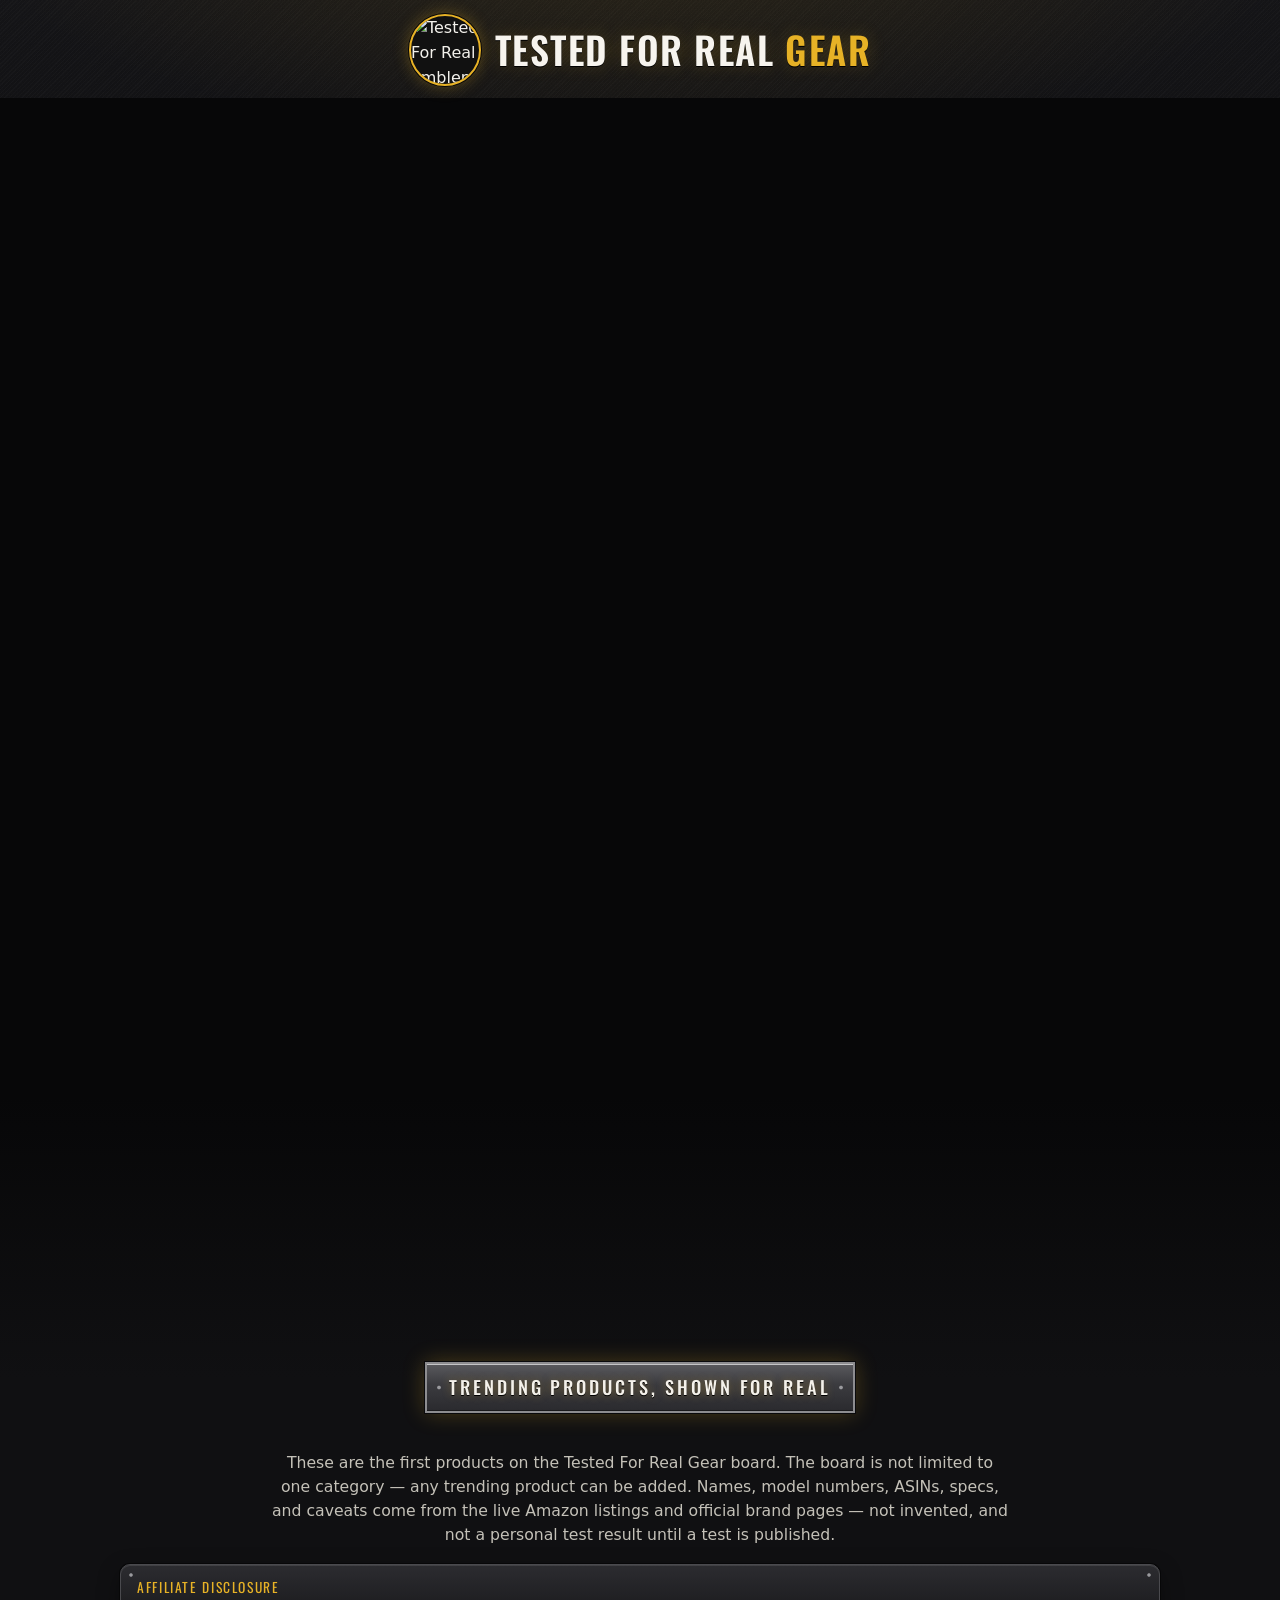
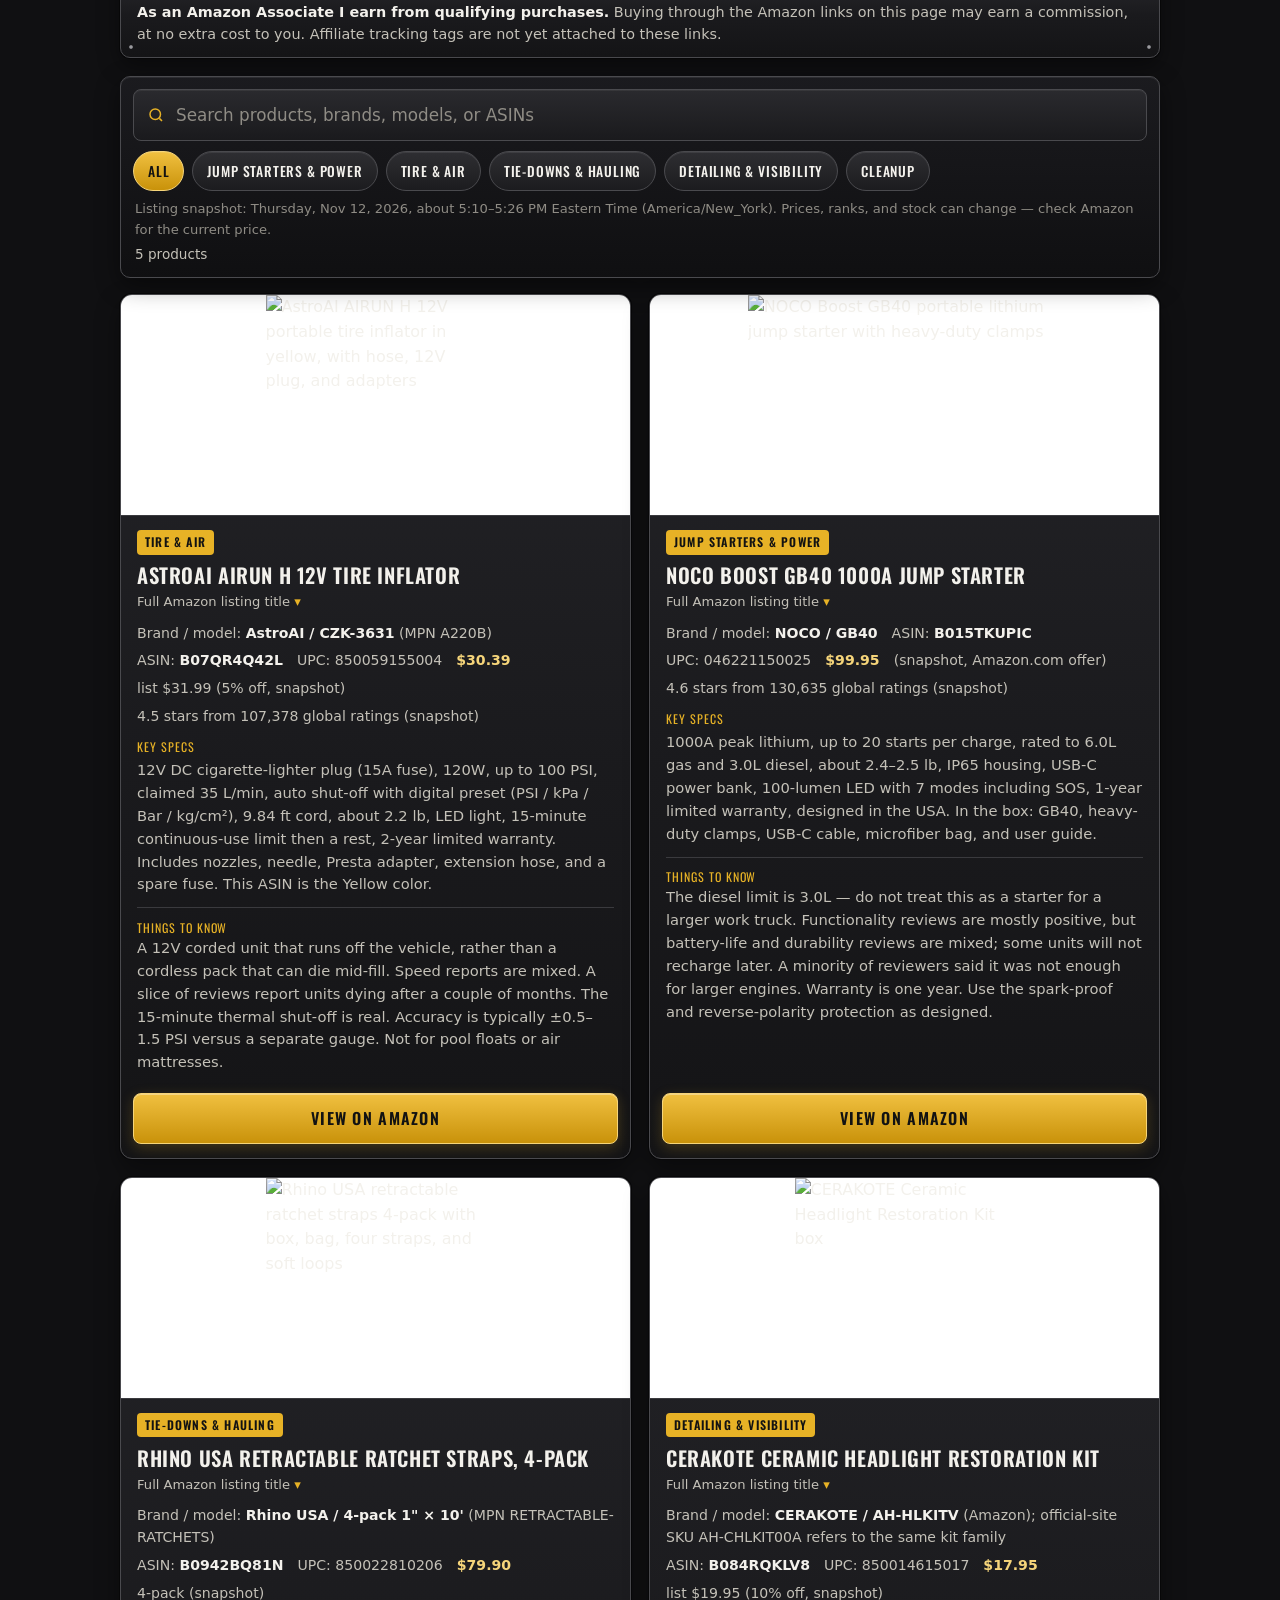
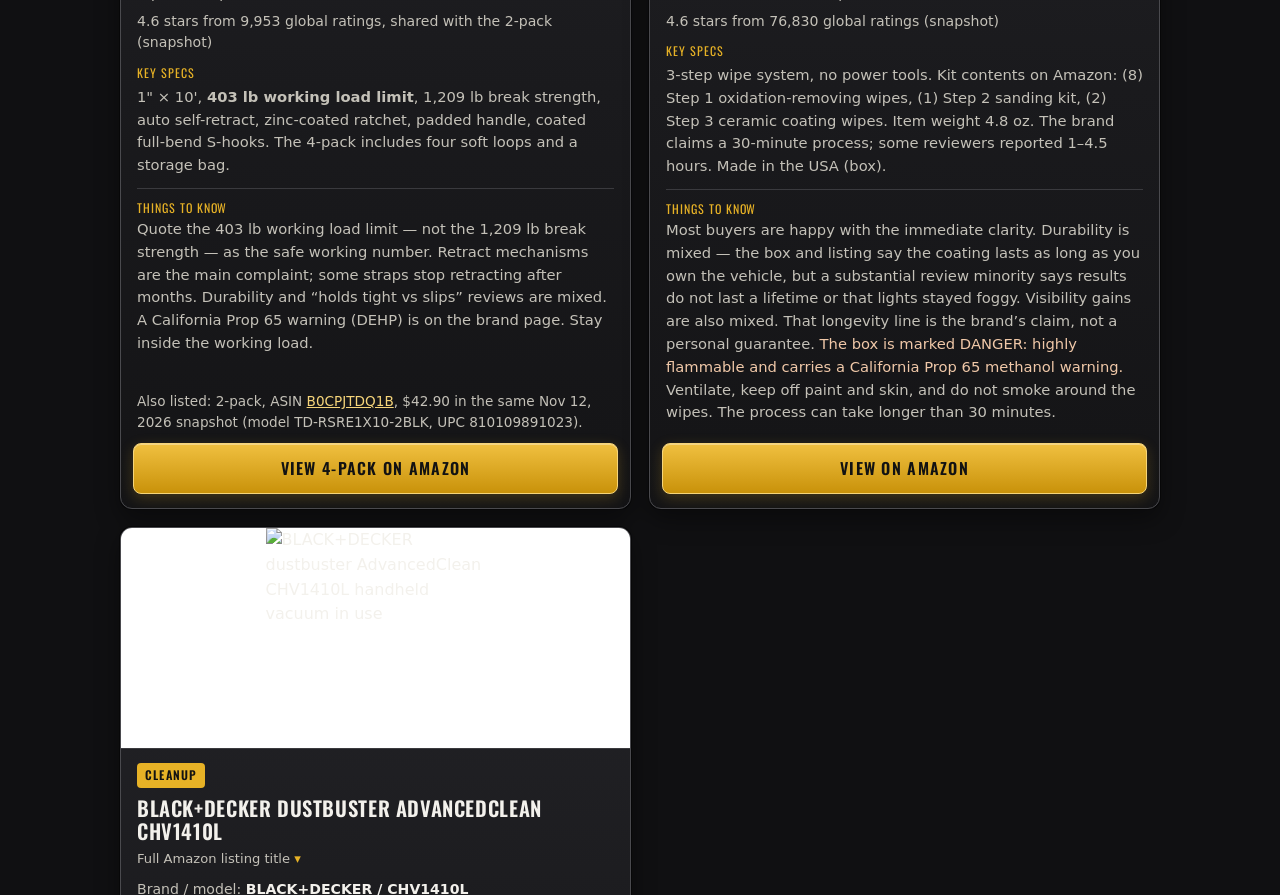
==== index.html @ 51407e7e "Add Tested For Real Gear hub pages (untagged Amazon links)" ====
<!DOCTYPE html>
<html lang="en">
<head>
  <meta charset="utf-8">
  <meta name="viewport" content="width=device-width,initial-scale=1,viewport-fit=cover">
  <title>Tested For Real Gear — Trending products, shown for real</title>
  <meta name="description" content="Trending products, shown for real. Each item on the board has verified specs and a direct Amazon link. The board is not limited to one category.">
  <meta name="theme-color" content="#101012">
  <meta property="og:type" content="website">
  <meta property="og:site_name" content="Tested For Real Gear">
  <meta property="og:title" content="Tested For Real Gear — Trending products, shown for real">
  <meta property="og:description" content="Trending products, shown for real. Verified specs and direct Amazon links. The board is not limited to one category.">
  <meta property="og:image" content="https://garagesurvivalguide-jpg.github.io/tfrg-hub/assets/brand/og-banner.jpg">
  <meta property="og:image:width" content="1200">
  <meta property="og:image:height" content="630">
  <link rel="canonical" href="https://garagesurvivalguide-jpg.github.io/tfrg-hub/">
  <meta property="og:url" content="https://garagesurvivalguide-jpg.github.io/tfrg-hub/">
  <meta name="twitter:card" content="summary_large_image">
  <meta name="twitter:title" content="Tested For Real Gear">
  <meta name="twitter:description" content="Trending products, shown for real.">
  <meta name="twitter:image" content="https://garagesurvivalguide-jpg.github.io/tfrg-hub/assets/brand/og-banner.jpg">
  <link rel="icon" href="assets/brand/favicon.ico" sizes="any">
  <link rel="icon" type="image/png" sizes="32x32" href="assets/brand/favicon-32.png">
  <link rel="icon" type="image/png" sizes="48x48" href="assets/brand/favicon-48.png">
  <link rel="apple-touch-icon" href="assets/brand/apple-touch-icon.png">
  <link rel="preconnect" href="https://fonts.googleapis.com">
  <link rel="preconnect" href="https://fonts.gstatic.com" crossorigin>
  <link href="https://fonts.googleapis.com/css2?family=Oswald:wght@400;500;600;700&amp;display=swap" rel="stylesheet">
  <link rel="stylesheet" href="styles.css">
  <!--
    AFFILIATE TAGS ARE CURRENTLY OMITTED.
    Amazon product links on this page are clean https://www.amazon.com/dp/<ASIN>
    URLs with no tag= parameter. Do NOT add gsg-gear-20 or any Garage Survival
    Guide tag to Tested For Real Gear links.

    After Daniel creates tfrg-* Amazon Associates tracking IDs and adds the live
    TFRG hub URL to his Amazon Associates sitelist, set AFFILIATE_TAG in app.js
    and/or append ?tag=tfrg-XXXX-20 to the shop links.
  -->
</head>
<body>
  <a class="skip" href="#products">Skip to products</a>

  <header class="brandbar">
    <img src="assets/brand/emblem-320.jpg" width="72" height="72" alt="Tested For Real emblem">
    <div class="titles">
      <h1>Tested For Real <span class="gear">Gear</span></h1>
    </div>
  </header>

  <div class="hero">
    <picture>
      <source type="image/webp" srcset="assets/brand/hero-banner-1200.webp" media="(max-width: 1200px)">
      <source type="image/webp" srcset="assets/brand/hero-banner.webp">
      <img src="assets/tfrg_banner_facebook_1640x624.jpg" width="1640" height="624" alt="Tested For Real Gear">
    </picture>
  </div>

  <div class="tagline-wrap">
    <p class="tagline-plate">Trending products, shown for real</p>
  </div>

  <main>
    <p class="intro">These are the first products on the Tested For Real Gear board. The board is not limited to one category — any trending product can be added. Names, model numbers, ASINs, specs, and caveats come from the live Amazon listings and official brand pages — not invented, and not a personal test result until a test is published.</p>

    <p class="disc plate">
      <span class="label">Affiliate Disclosure</span>
      <strong>As an Amazon Associate I earn from qualifying purchases.</strong>
      Buying through the Amazon links on this page may earn a commission, at no extra cost to you. Affiliate tracking tags are not yet attached to these links.
    </p>

    <div class="filters" role="search">
      <div class="search-wrap">
        <label for="product-search">Search products</label>
        <svg class="icon" viewBox="0 0 24 24" aria-hidden="true" fill="none" stroke="currentColor" stroke-width="2"><circle cx="11" cy="11" r="7"/><path d="M20 20l-3.5-3.5"/></svg>
        <input type="search" id="product-search" name="q" placeholder="Search products, brands, models, or ASINs" autocomplete="off">
      </div>
      <div class="chips" role="group" aria-label="Filter by category">
        <button type="button" data-filter="all" aria-pressed="true">All</button>
        <button type="button" data-filter="jump-starters-power" aria-pressed="false">Jump Starters &amp; Power</button>
        <button type="button" data-filter="tire-air" aria-pressed="false">Tire &amp; Air</button>
        <button type="button" data-filter="tie-downs-hauling" aria-pressed="false">Tie-Downs &amp; Hauling</button>
        <button type="button" data-filter="detailing-visibility" aria-pressed="false">Detailing &amp; Visibility</button>
        <button type="button" data-filter="cleanup" aria-pressed="false">Cleanup</button>
      </div>
      <p class="snapshot-note">Listing snapshot: Thursday, Nov 12, 2026, about 5:10–5:26 PM Eastern Time (America/New_York). Prices, ranks, and stock can change — check Amazon for the current price.</p>
      <p class="results-count" id="results-count">5 products</p>
    </div>

    <section id="products" aria-label="Products">
      <div class="grid">

        <article class="card" id="astroai-airun-h" data-asin="B07QR4Q42L" data-category="tire-air" data-search="astroai airun h czk-3631 a220b b07qr4q42l 12v tire inflator portable air compressor yellow 850059155004">
          <figure class="media">
            <picture>
              <source type="image/webp" srcset="assets/products/astroai-airun-h.webp">
              <img src="assets/products/astroai-airun-h.jpg" width="900" height="900" alt="AstroAI AIRUN H 12V portable tire inflator in yellow, with hose, 12V plug, and adapters" loading="lazy" decoding="async">
            </picture>
          </figure>
          <div class="body">
            <span class="cat">Tire &amp; Air</span>
            <h2>AstroAI AIRUN H 12V Tire Inflator</h2>
            <details class="exact-toggle"><summary>Full Amazon listing title</summary><p class="exact">AstroAI AIRUN H Tire Inflator Portable Air Compressor, 12V DC Tire Inflator, Auto Shut-Off with Digital Pressure Gauge &amp; LED Light, Fast Inflation for Car, Motorcycle, Bike Tires, 9.8Ft Cord, Yellow</p></details>
            <p class="meta">
              <span>Brand / model: <strong>AstroAI / CZK-3631</strong> (MPN A220B)</span>
              <span>ASIN: <strong>B07QR4Q42L</strong></span>
              <span>UPC: 850059155004</span>
              <span class="price">$30.39</span>
              <span>list $31.99 (5% off, snapshot)</span>
              <span>4.5 stars from 107,378 global ratings (snapshot)</span>
            </p>
            <dl class="specs">
              <dt>Key specs</dt>
              <dd>12V DC cigarette-lighter plug (15A fuse), 120W, up to 100 PSI, claimed 35 L/min, auto shut-off with digital preset (PSI / kPa / Bar / kg/cm²), 9.84 ft cord, about 2.2 lb, LED light, 15-minute continuous-use limit then a rest, 2-year limited warranty. Includes nozzles, needle, Presta adapter, extension hose, and a spare fuse. This ASIN is the Yellow color.</dd>
            </dl>
            <div class="notes">
              <p class="notes-label">Things to know</p>
              <p>A 12V corded unit that runs off the vehicle, rather than a cordless pack that can die mid-fill. Speed reports are mixed. A slice of reviews report units dying after a couple of months. The 15-minute thermal shut-off is real. Accuracy is typically ±0.5–1.5 PSI versus a separate gauge. Not for pool floats or air mattresses.</p>
            </div>
          </div>
          <a class="btn" href="https://www.amazon.com/dp/B07QR4Q42L" rel="nofollow sponsored noopener" target="_blank">View on Amazon</a>
        </article>

        <article class="card" id="noco-gb40" data-asin="B015TKUPIC" data-category="jump-starters-power" data-search="noco boost gb40 b015tkupic 1000a ultrasafe lithium jump starter 046221150025">
          <figure class="media">
            <picture>
              <source type="image/webp" srcset="assets/products/noco-gb40.webp">
              <img src="assets/products/noco-gb40.jpg" width="900" height="632" alt="NOCO Boost GB40 portable lithium jump starter with heavy-duty clamps" loading="lazy" decoding="async">
            </picture>
          </figure>
          <div class="body">
            <span class="cat">Jump Starters &amp; Power</span>
            <h2>NOCO Boost GB40 1000A Jump Starter</h2>
            <details class="exact-toggle"><summary>Full Amazon listing title</summary><p class="exact">NOCO Boost GB40 12V 1000A UltraSafe Portable Lithium Jump Starter | Spark-Proof &amp; Reverse Polarity Protection, For Car, Truck, Motorcycle, SUV, Boat, ATV, RV, up to 6.0L Gas &amp; 3.0L Diesel</p></details>
            <p class="meta">
              <span>Brand / model: <strong>NOCO / GB40</strong></span>
              <span>ASIN: <strong>B015TKUPIC</strong></span>
              <span>UPC: 046221150025</span>
              <span class="price">$99.95</span>
              <span>(snapshot, Amazon.com offer)</span>
              <span>4.6 stars from 130,635 global ratings (snapshot)</span>
            </p>
            <dl class="specs">
              <dt>Key specs</dt>
              <dd>1000A peak lithium, up to 20 starts per charge, rated to 6.0L gas and 3.0L diesel, about 2.4–2.5 lb, IP65 housing, USB-C power bank, 100-lumen LED with 7 modes including SOS, 1-year limited warranty, designed in the USA. In the box: GB40, heavy-duty clamps, USB-C cable, microfiber bag, and user guide.</dd>
            </dl>
            <div class="notes">
              <p class="notes-label">Things to know</p>
              <p>The diesel limit is 3.0L — do not treat this as a starter for a larger work truck. Functionality reviews are mostly positive, but battery-life and durability reviews are mixed; some units will not recharge later. A minority of reviewers said it was not enough for larger engines. Warranty is one year. Use the spark-proof and reverse-polarity protection as designed.</p>
            </div>
          </div>
          <a class="btn" href="https://www.amazon.com/dp/B015TKUPIC" rel="nofollow sponsored noopener" target="_blank">View on Amazon</a>
        </article>

        <article class="card" id="rhino-usa-straps" data-asin="B0942BQ81N" data-category="tie-downs-hauling" data-search="rhino usa retractable ratchet straps 4-pack 1 inch 10 foot b0942bq81n b0cpjtdq1b 850022810206 tie-down">
          <figure class="media">
            <picture>
              <source type="image/webp" srcset="assets/products/rhino-usa-straps.webp">
              <img src="assets/products/rhino-usa-straps.jpg" width="900" height="900" alt="Rhino USA retractable ratchet straps 4-pack with box, bag, four straps, and soft loops" loading="lazy" decoding="async">
            </picture>
          </figure>
          <div class="body">
            <span class="cat">Tie-Downs &amp; Hauling</span>
            <h2>Rhino USA Retractable Ratchet Straps, 4-Pack</h2>
            <details class="exact-toggle"><summary>Full Amazon listing title</summary><p class="exact">Rhino USA Retractable Ratchet Straps (4-Pack) - 1in x 10ft, Black | 1,209lb Break Strength, Auto Self Retracting Design. For Truck, Cargo Trailer, Motorcycle, ATV &amp; UTV Tie Downs. Black</p></details>
            <p class="meta">
              <span>Brand / model: <strong>Rhino USA / 4-pack 1" × 10'</strong> (MPN RETRACTABLE-RATCHETS)</span>
              <span>ASIN: <strong>B0942BQ81N</strong></span>
              <span>UPC: 850022810206</span>
              <span class="price">$79.90</span>
              <span>4-pack (snapshot)</span>
              <span>4.6 stars from 9,953 global ratings, shared with the 2-pack (snapshot)</span>
            </p>
            <dl class="specs">
              <dt>Key specs</dt>
              <dd>1" × 10', <strong>403 lb working load limit</strong>, 1,209 lb break strength, auto self-retract, zinc-coated ratchet, padded handle, coated full-bend S-hooks. The 4-pack includes four soft loops and a storage bag.</dd>
            </dl>
            <div class="notes">
              <p class="notes-label">Things to know</p>
              <p>Quote the 403 lb working load limit — not the 1,209 lb break strength — as the safe working number. Retract mechanisms are the main complaint; some straps stop retracting after months. Durability and “holds tight vs slips” reviews are mixed. A California Prop 65 warning (DEHP) is on the brand page. Stay inside the working load.</p>
            </div>
          </div>
          <p class="variant">Also listed: 2-pack, ASIN <a href="https://www.amazon.com/dp/B0CPJTDQ1B" rel="nofollow sponsored noopener" target="_blank">B0CPJTDQ1B</a>, $42.90 in the same Nov 12, 2026 snapshot (model TD-RSRE1X10-2BLK, UPC 810109891023).</p>
          <a class="btn" href="https://www.amazon.com/dp/B0942BQ81N" rel="nofollow sponsored noopener" target="_blank">View 4-pack on Amazon</a>
        </article>

        <article class="card" id="cerakote-headlight-kit" data-asin="B084RQKLV8" data-category="detailing-visibility" data-search="cerakote ceramic headlight restoration kit ah-hlkitv ah-chlkit00a b084rqklv8 850014615017 wipes">
          <figure class="media">
            <picture>
              <source type="image/webp" srcset="assets/products/cerakote-headlight-kit.webp">
              <img src="assets/products/cerakote-headlight-kit.jpg" width="900" height="900" alt="CERAKOTE Ceramic Headlight Restoration Kit box" loading="lazy" decoding="async">
            </picture>
          </figure>
          <div class="body">
            <span class="cat">Detailing &amp; Visibility</span>
            <h2>CERAKOTE Ceramic Headlight Restoration Kit</h2>
            <details class="exact-toggle"><summary>Full Amazon listing title</summary><p class="exact">CERAKOTE® Ceramic Headlight Restoration Kit, 10 Wipe Kit | Restores clouded, yellowed headlights, ceramic UV protection, 3-step wipe system, no power tools needed</p></details>
            <p class="meta">
              <span>Brand / model: <strong>CERAKOTE / AH-HLKITV</strong> (Amazon); official-site SKU AH-CHLKIT00A refers to the same kit family</span>
              <span>ASIN: <strong>B084RQKLV8</strong></span>
              <span>UPC: 850014615017</span>
              <span class="price">$17.95</span>
              <span>list $19.95 (10% off, snapshot)</span>
              <span>4.6 stars from 76,830 global ratings (snapshot)</span>
            </p>
            <dl class="specs">
              <dt>Key specs</dt>
              <dd>3-step wipe system, no power tools. Kit contents on Amazon: (8) Step 1 oxidation-removing wipes, (1) Step 2 sanding kit, (2) Step 3 ceramic coating wipes. Item weight 4.8 oz. The brand claims a 30-minute process; some reviewers reported 1–4.5 hours. Made in the USA (box).</dd>
            </dl>
            <div class="notes">
              <p class="notes-label">Things to know</p>
              <p>Most buyers are happy with the immediate clarity. Durability is mixed — the box and listing say the coating lasts as long as you own the vehicle, but a substantial review minority says results do not last a lifetime or that lights stayed foggy. Visibility gains are also mixed. That longevity line is the brand’s claim, not a personal guarantee. <span class="warn">The box is marked DANGER: highly flammable and carries a California Prop 65 methanol warning.</span> Ventilate, keep off paint and skin, and do not smoke around the wipes. The process can take longer than 30 minutes.</p>
            </div>
          </div>
          <a class="btn" href="https://www.amazon.com/dp/B084RQKLV8" rel="nofollow sponsored noopener" target="_blank">View on Amazon</a>
        </article>

        <article class="card" id="black-decker-chv1410l" data-asin="B006LXOJC0" data-category="cleanup" data-search="black+decker black and decker dustbuster advancedclean chv1410l b006lxojc0 handheld vacuum 885911268707">
          <figure class="media">
            <picture>
              <source type="image/webp" srcset="assets/products/black-decker-chv1410l.webp">
              <img src="assets/products/black-decker-chv1410l.jpg" width="900" height="900" alt="BLACK+DECKER dustbuster AdvancedClean CHV1410L handheld vacuum in use" loading="lazy" decoding="async">
            </picture>
          </figure>
          <div class="body">
            <span class="cat">Cleanup</span>
            <h2>BLACK+DECKER dustbuster AdvancedClean CHV1410L</h2>
            <details class="exact-toggle"><summary>Full Amazon listing title</summary><p class="exact">BLACK+DECKER dustbuster AdvancedClean Handheld Vacuum Cordless, Compact Home and Car Vacuum with Crevice Tool, Rotating Nozzle and Charging Station, Large Dust Bowl (CHV1410L)</p></details>
            <p class="meta">
              <span>Brand / model: <strong>BLACK+DECKER / CHV1410L</strong></span>
              <span>ASIN: <strong>B006LXOJC0</strong></span>
              <span>UPC: 885911268707</span>
              <span class="price">$49.99</span>
              <span>list $59.99 (17% off, snapshot)</span>
              <span>4.4 stars from 112,198 global ratings (snapshot)</span>
            </p>
            <dl class="specs">
              <dt>Key specs</dt>
              <dd>16V MAX lithium (nominal 14.4V — the listing itself discloses this), cordless, cyclonic, bagless 605 ml translucent bowl, rotating slim nozzle, pull-out crevice tool, flip-up brush, charging station, washable filter. The page lists about 11 minutes of runtime and a 240-minute charge time. About 78 dB. 2-year limited warranty. In the box: vac, charger, crevice tool, flip-up brush, and washable filter.</dd>
            </dl>
            <div class="notes">
              <p class="notes-label">Things to know</p>
              <p>Suction is generally praised for the size. Battery life is mixed, and the official runtime is only about 11 minutes. Durability complaints are common (some units failing in months). Many reviewers call it loud. Empty the bowl and clean the filter as part of regular use.</p>
            </div>
          </div>
          <a class="btn" href="https://www.amazon.com/dp/B006LXOJC0" rel="nofollow sponsored noopener" target="_blank">View on Amazon</a>
        </article>

      </div>
      <p class="empty plate" id="empty-state">No products match that search or filter. Try another term, or choose All.</p>
    </section>
  </main>

  <footer>
    <p><strong>As an Amazon Associate I earn from qualifying purchases.</strong></p>
    <p>Prices and ratings on this page are a listing snapshot from Thursday, Nov 12, 2026, about 5:10–5:26 PM Eastern Time (America/New_York). They are not live and can change. Amazon product links currently have no affiliate tag pending a dedicated <code>tfrg-*</code> tracking ID.</p>
    <p>Product photos stored on this site: official AstroAI AIRUN H packshot; official NOCO GB40 hero render; official Rhino USA 4-pack hero; official CERAKOTE kit box photo; official BLACK+DECKER lifestyle photo of the CHV1410L.</p>
    <p>© 2026 Tested For Real Gear</p>
  </footer>

  <script src="app.js" defer></script>
</body>
</html>
---- styles.css ----
/* Tested For Real Gear — dark brushed-steel & safety-amber showcase */
:root{
  --bg:#101012;
  --bg-2:#161618;
  --bg-3:#0a0a0c;
  --panel:#1a1a1d;
  --panel-2:#222226;
  --steel-hi:#8a8a8e;
  --steel-mid:#4a4a4e;
  --steel-lo:#2a2a2e;
  --ink:#f3f1ec;
  --muted:#c4c1b8;
  --muted-2:#8f8c85;
  --amber:#e7b226;
  --amber-hot:#f0c040;
  --amber-soft:#f6d57a;
  --amber-deep:#c9920a;
  --btn-ink:#121212;
  --line:#3a3a3e;
  --danger:#e07040;
  --display:"Oswald",Impact,"Arial Narrow",sans-serif;
  --body:system-ui,-apple-system,"Segoe UI",Roboto,sans-serif;
  --radius:10px;
}
*{box-sizing:border-box}
html,body{background:var(--bg);color:var(--ink)}
html{scroll-behavior:smooth}
body{
  margin:0;
  font:16px/1.55 var(--body);
  -webkit-text-size-adjust:100%;
  background-color:var(--bg);
  background-image:
    radial-gradient(ellipse 90% 42% at 50% -8%,rgba(231,178,38,.13),transparent 58%),
    repeating-linear-gradient(135deg,rgba(255,255,255,.018) 0 1px,transparent 1px 3px),
    linear-gradient(180deg,#17171a 0%,#101012 32%,#0a0a0c 100%);
  background-attachment:fixed;
  min-height:100%;
}
body::before{
  content:"";
  position:fixed;inset:0;pointer-events:none;z-index:0;
  opacity:.4;
  background-image:url("data:image/svg+xml;utf8,<svg xmlns='http://www.w3.org/2000/svg' width='140' height='140'><filter id='n'><feTurbulence type='fractalNoise' baseFrequency='.85' numOctaves='2' stitchTiles='stitch'/><feColorMatrix values='0 0 0 0 0  0 0 0 0 0  0 0 0 0 0  0 0 0 .55 0'/></filter><rect width='100%' height='100%' filter='url(%23n)'/></svg>");
  mix-blend-mode:overlay;
}
.skip{
  position:absolute;left:-999px;top:0;
  background:var(--amber);color:var(--btn-ink);padding:8px 12px;z-index:20;
}
.skip:focus{left:8px;top:8px}

/* steel plate */
.plate{
  background:
    radial-gradient(circle at 10px 10px, #9a9a9e 1.3px, #3a3a3e 2px, transparent 2.3px),
    radial-gradient(circle at calc(100% - 10px) 10px, #9a9a9e 1.3px, #3a3a3e 2px, transparent 2.3px),
    radial-gradient(circle at 10px calc(100% - 10px), #9a9a9e 1.3px, #3a3a3e 2px, transparent 2.3px),
    radial-gradient(circle at calc(100% - 10px) calc(100% - 10px), #9a9a9e 1.3px, #3a3a3e 2px, transparent 2.3px),
    linear-gradient(180deg,#2c2c30 0%,#1a1a1d 55%,#141416 100%);
  border:1px solid var(--steel-mid);
  box-shadow:inset 0 1px 0 rgba(255,255,255,.1), 0 0 0 1px #070708, 0 8px 22px rgba(0,0,0,.4);
}

/* ----- top brand bar ----- */
.brandbar{
  position:relative;z-index:2;
  display:flex;align-items:center;justify-content:center;gap:14px;
  padding:14px 16px 12px;
}
.brandbar img{
  width:72px;height:72px;border-radius:50%;
  border:2px solid var(--amber);
  box-shadow:0 0 0 1px #070708, 0 0 16px rgba(231,178,38,.35);
  background:#111;
}
.brandbar .titles{min-width:0}
.brandbar h1{
  font-family:var(--display);
  font-weight:600;
  font-size:clamp(1.55rem,5.2vw,2.35rem);
  letter-spacing:.04em;
  text-transform:uppercase;
  margin:0;
  line-height:1;
  color:#f7f4ee;
  text-shadow:0 1px 0 #000, 0 0 18px rgba(231,178,38,.22);
}
.brandbar h1 .gear{
  color:var(--amber);
}

/* ----- hero ----- */
.hero{position:relative;z-index:1;margin:0;background:#070708;overflow:hidden}
.hero img{display:block;width:100%;height:auto;object-fit:contain;background:#070708}
.hero::after{
  content:"";
  position:absolute;inset:auto 0 0 0;height:22%;
  background:linear-gradient(transparent,var(--bg));
  pointer-events:none;
}

/* ----- tagline plate ----- */
.tagline-wrap{
  display:flex;justify-content:center;
  margin:-16px 0 0;
  padding:0 14px 4px;
  position:relative;z-index:2;
}
.tagline-plate{
  font-family:var(--display);
  font-weight:500;
  font-size:clamp(.82rem,2.4vw,1.15rem);
  letter-spacing:.16em;
  text-transform:uppercase;
  color:#f4f1ea;
  margin:0;
  text-align:center;
  background:
    radial-gradient(circle at 12px 50%, #9a9a9e 1.4px, #4a4a4e 2.1px, transparent 2.3px),
    radial-gradient(circle at calc(100% - 12px) 50%, #9a9a9e 1.4px, #4a4a4e 2.1px, transparent 2.3px),
    linear-gradient(180deg,#5a5a5e 0%,#3c3c40 42%,#2a2a2e 100%);
  border:2px solid #8d8d90;
  box-shadow:
    inset 0 1px 0 #c4c4c6,
    inset 0 -1px 0 #1a1a1c,
    0 0 0 1px #0a0a0c,
    0 0 22px rgba(231,178,38,.28);
  padding:9px 22px;
  text-shadow:0 1px 0 #000, 0 0 10px rgba(231,178,38,.35);
}

main{position:relative;z-index:1;max-width:1080px;margin:0 auto;padding:18px 16px 64px}

.intro{
  color:var(--muted);
  text-align:center;
  max-width:46rem;
  margin:16px auto 0;
  font-size:.98rem;
}

.disc{
  font-size:.9rem;
  color:var(--muted);
  border-radius:var(--radius);
  padding:12px 16px;
  margin:16px 0 0;
}
.disc strong{color:var(--ink)}
.disc .label{
  font-family:var(--display);
  letter-spacing:.12em;
  text-transform:uppercase;
  color:var(--amber);
  font-size:.85rem;
  display:block;
  margin-bottom:.2em;
}

/* ----- filters ----- */
.filters{
  position:sticky;top:0;z-index:6;
  margin:18px 0 8px;
  padding:12px;
  border-radius:var(--radius);
  background:
    linear-gradient(180deg,rgba(28,28,32,.96),rgba(16,16,18,.96));
  border:1px solid var(--steel-mid);
  box-shadow:0 8px 24px rgba(0,0,0,.45), inset 0 1px 0 rgba(255,255,255,.08);
  backdrop-filter:blur(8px);
}
.search-wrap{position:relative}
.search-wrap label{
  position:absolute;width:1px;height:1px;overflow:hidden;clip:rect(0,0,0,0);
}
.search-wrap input[type="search"]{
  width:100%;
  appearance:none;-webkit-appearance:none;
  font:inherit;
  font-size:1.05rem;
  color:var(--ink);
  background:linear-gradient(180deg,#2a2a2e,#1a1a1d);
  border:1px solid var(--steel-mid);
  border-radius:8px;
  padding:12px 14px 12px 42px;
  min-height:48px;
  box-shadow:inset 0 1px 0 rgba(255,255,255,.06);
  outline:none;
}
.search-wrap input[type="search"]::placeholder{color:var(--muted-2)}
.search-wrap input[type="search"]:focus{
  border-color:var(--amber);
  box-shadow:0 0 0 3px rgba(231,178,38,.28), inset 0 1px 0 rgba(255,255,255,.06);
}
.search-wrap .icon{
  position:absolute;left:14px;top:50%;transform:translateY(-50%);
  width:18px;height:18px;color:var(--amber);
  pointer-events:none;
}
.chips{
  display:flex;flex-wrap:wrap;gap:8px;
  margin:10px 0 0;
}
.chips button{
  font-family:var(--display);
  font-weight:500;
  letter-spacing:.06em;
  text-transform:uppercase;
  font-size:.85rem;
  color:var(--ink);
  background:linear-gradient(180deg,#2e2e32,#1c1c1f);
  border:1px solid var(--steel-mid);
  border-radius:999px;
  padding:8px 14px;
  min-height:40px;
  cursor:pointer;
  box-shadow:inset 0 1px 0 rgba(255,255,255,.08);
}
.chips button:hover{border-color:var(--amber);color:var(--amber-soft)}
.chips button[aria-pressed="true"]{
  background:linear-gradient(180deg,var(--amber-hot),var(--amber-deep));
  color:var(--btn-ink);
  border-color:var(--amber-soft);
  text-shadow:none;
}
.snapshot-note{
  margin:8px 2px 0;
  font-size:.82rem;
  color:var(--muted-2);
}
.results-count{
  margin:4px 2px 0;
  font-size:.85rem;
  color:var(--muted);
  min-height:1.3em;
}

/* ----- cards ----- */
.grid{
  display:grid;
  grid-template-columns:1fr;
  gap:18px;
  margin-top:16px;
}
@media(min-width:760px){
  .grid{grid-template-columns:1fr 1fr}
}
@media(min-width:1100px){
  main{padding-left:20px;padding-right:20px}
}

.card{
  display:flex;flex-direction:column;
  border-radius:12px;
  overflow:hidden;
  background:
    linear-gradient(180deg,#242428 0%,#1a1a1d 55%,#141416 100%);
  border:1px solid var(--steel-mid);
  box-shadow:inset 0 1px 0 rgba(255,255,255,.08), 0 0 0 1px #070708, 0 10px 24px rgba(0,0,0,.4);
}
.card .media{
  margin:0;
  background:#fff;
  display:flex;align-items:center;justify-content:center;
  min-height:220px;
  border-bottom:1px solid var(--line);
}
.card .media img{
  display:block;width:100%;height:220px;object-fit:contain;background:#fff;
}
.card .body{padding:14px 16px 8px;flex:1;display:flex;flex-direction:column}
.card .cat{
  font-family:var(--display);
  letter-spacing:.1em;
  text-transform:uppercase;
  font-size:.75rem;
  color:var(--btn-ink);
  background:var(--amber);
  border-radius:4px;
  padding:3px 8px;
  display:inline-block;
  width:max-content;
  font-weight:600;
}
.card h2{
  font-family:var(--display);
  font-weight:600;
  font-size:1.28rem;
  letter-spacing:.03em;
  text-transform:uppercase;
  line-height:1.15;
  margin:.45em 0 .25em;
}
.card .exact{
  font-size:.82rem;
  color:var(--muted-2);
  margin:0 0 .7em;
}
.meta{
  display:flex;flex-wrap:wrap;gap:6px 14px;
  font-size:.88rem;
  color:var(--muted);
  margin:0 0 .7em;
}
.meta strong{color:var(--ink);font-weight:600}
.meta .price{color:var(--amber-soft);font-weight:700}
.specs,.notes{
  margin:0 0 .75em;
  font-size:.92rem;
  color:var(--muted);
}
.specs dt,.notes-label{
  font-family:var(--display);
  letter-spacing:.08em;
  text-transform:uppercase;
  font-size:.75rem;
  color:var(--amber);
  margin:0 0 .25em;
}
.specs dd{margin:0}
.notes{border-top:1px solid var(--line);padding-top:.7em}
.notes p{margin:0}
.warn{color:#f0c8a8}
.btn{
  display:block;
  margin:auto 12px 14px;
  text-align:center;
  text-decoration:none;
  font-family:var(--display);
  font-weight:600;
  letter-spacing:.08em;
  text-transform:uppercase;
  font-size:1rem;
  color:var(--btn-ink);
  background:linear-gradient(180deg,var(--amber-hot),var(--amber-deep));
  border:1px solid var(--amber-soft);
  border-radius:8px;
  padding:12px 16px;
  min-height:48px;
  box-shadow:inset 0 1px 0 rgba(255,255,255,.35), 0 4px 14px rgba(231,178,38,.22);
}
.btn:hover{filter:brightness(1.06)}
.btn:focus-visible,.chips button:focus-visible,.search-wrap input:focus-visible{
  outline:2px solid var(--amber-soft);
  outline-offset:3px;
}
.variant{
  font-size:.85rem;
  color:var(--muted);
  margin:0 16px 10px;
}
.variant a{color:var(--amber-soft)}
.card.is-hidden{display:none}
.empty{
  display:none;
  text-align:center;
  color:var(--muted);
  padding:28px 16px;
  border-radius:var(--radius);
  margin-top:12px;
}
.empty.is-visible{display:block}

footer{
  position:relative;z-index:1;
  max-width:1080px;margin:0 auto;
  padding:8px 16px 40px;
  color:var(--muted-2);
  font-size:.85rem;
}
footer p{margin:.5em 0}
footer strong{color:var(--muted)}
footer a{color:var(--amber-soft)}

.page-404{
  min-height:100dvh;
  display:flex;flex-direction:column;align-items:center;justify-content:center;
  text-align:center;
  padding:32px 16px 64px;
  position:relative;z-index:1;
}
.page-404 img{width:140px;height:140px;border-radius:50%;border:2px solid var(--amber);margin-bottom:18px;box-shadow:0 0 18px rgba(231,178,38,.3)}
.page-404 h1{
  font-family:var(--display);
  text-transform:uppercase;
  letter-spacing:.06em;
  font-size:clamp(1.8rem,5vw,2.6rem);
  margin:0 0 .3em;
}
.page-404 p{color:var(--muted);max-width:28rem}
.page-404 .btn{display:inline-block;margin:18px 0 0;padding:12px 22px}

@media(max-width:520px){
  .brandbar{flex-direction:column;text-align:center;gap:8px}
  .brandbar img{width:64px;height:64px}
  .card .media img{height:200px}
}
@media(prefers-reduced-motion:reduce){
  html{scroll-behavior:auto}
  .btn:hover{filter:none}
}

.exact-toggle{margin:0 0 .75em;font-size:.82rem;color:var(--muted-2)}
.exact-toggle summary{cursor:pointer;color:var(--muted);list-style:none}
.exact-toggle summary::-webkit-details-marker{display:none}
.exact-toggle summary::after{content:" ▾";color:var(--amber)}
.exact-toggle[open] summary::after{content:" ▴"}
.exact-toggle summary:hover{color:var(--amber-soft)}
.exact-toggle .exact{margin:.4em 0 0}

.disc code, footer code{white-space:nowrap;font-size:.9em}
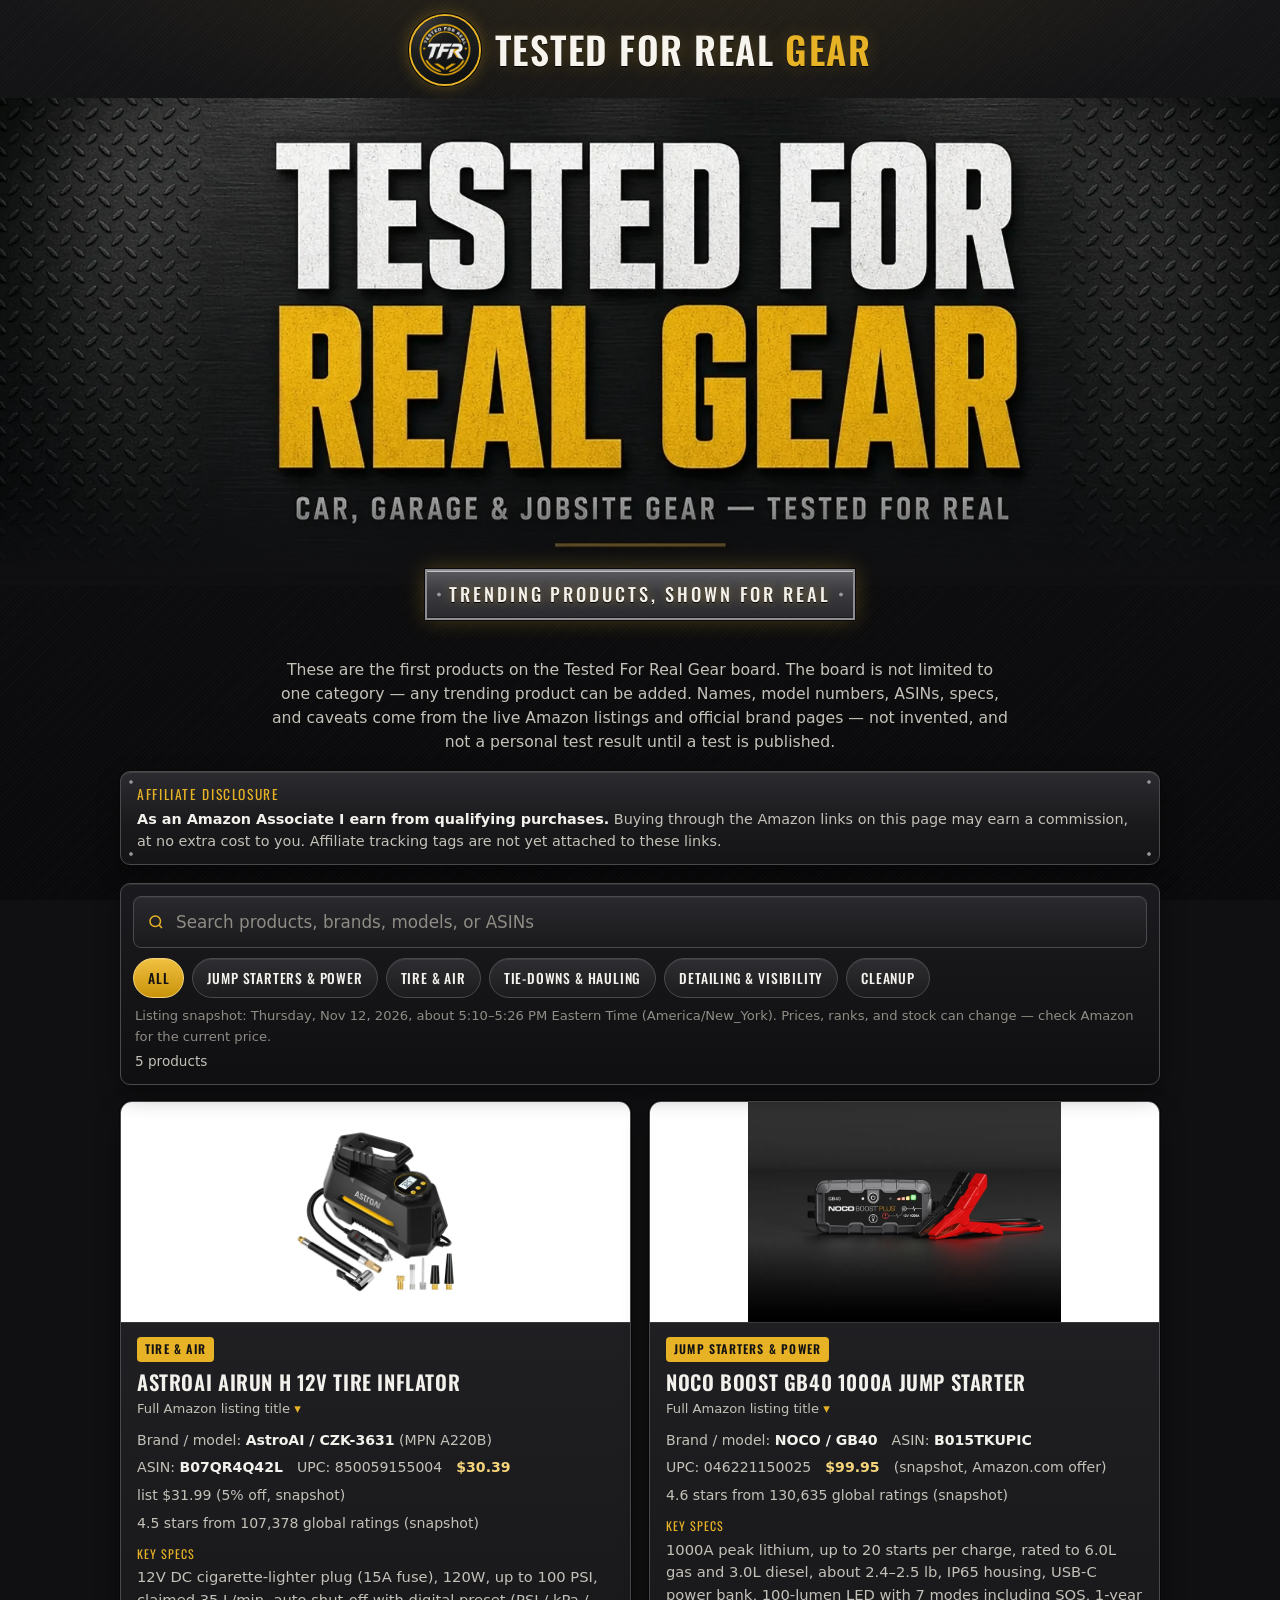
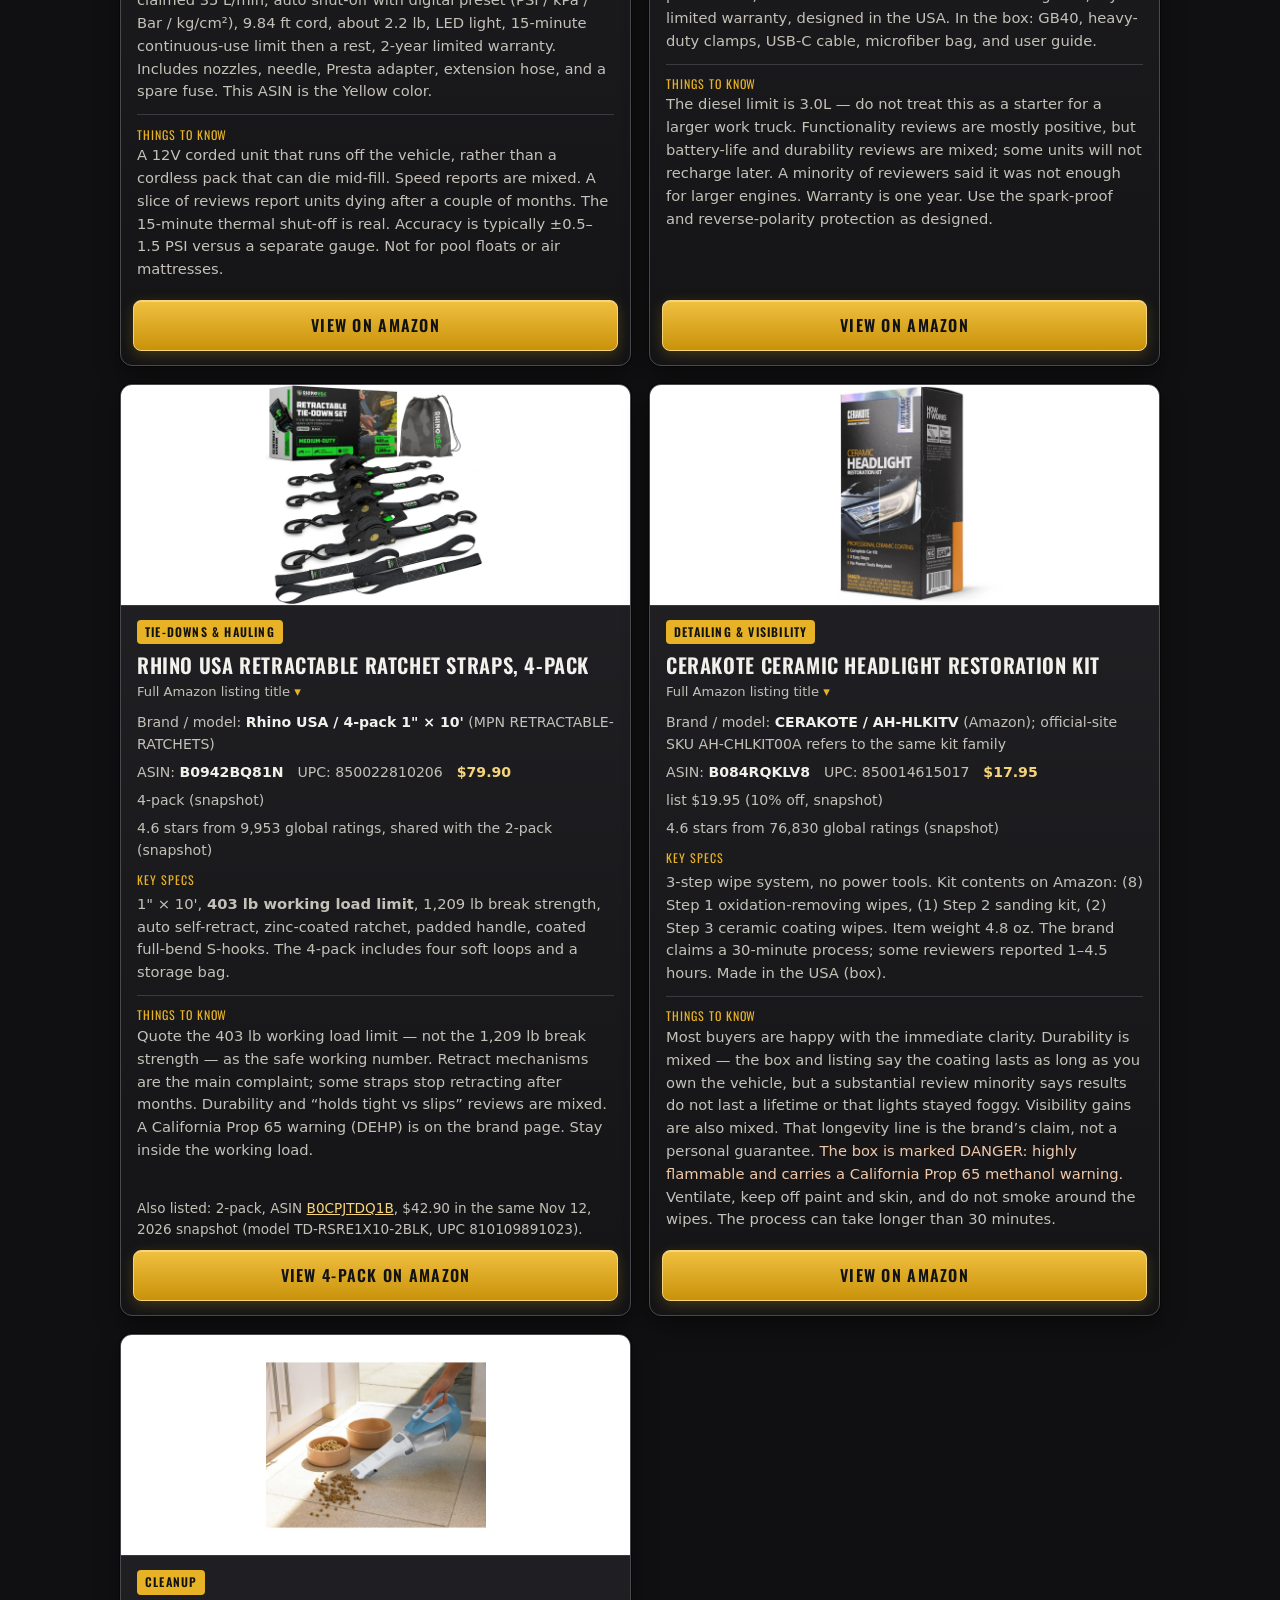
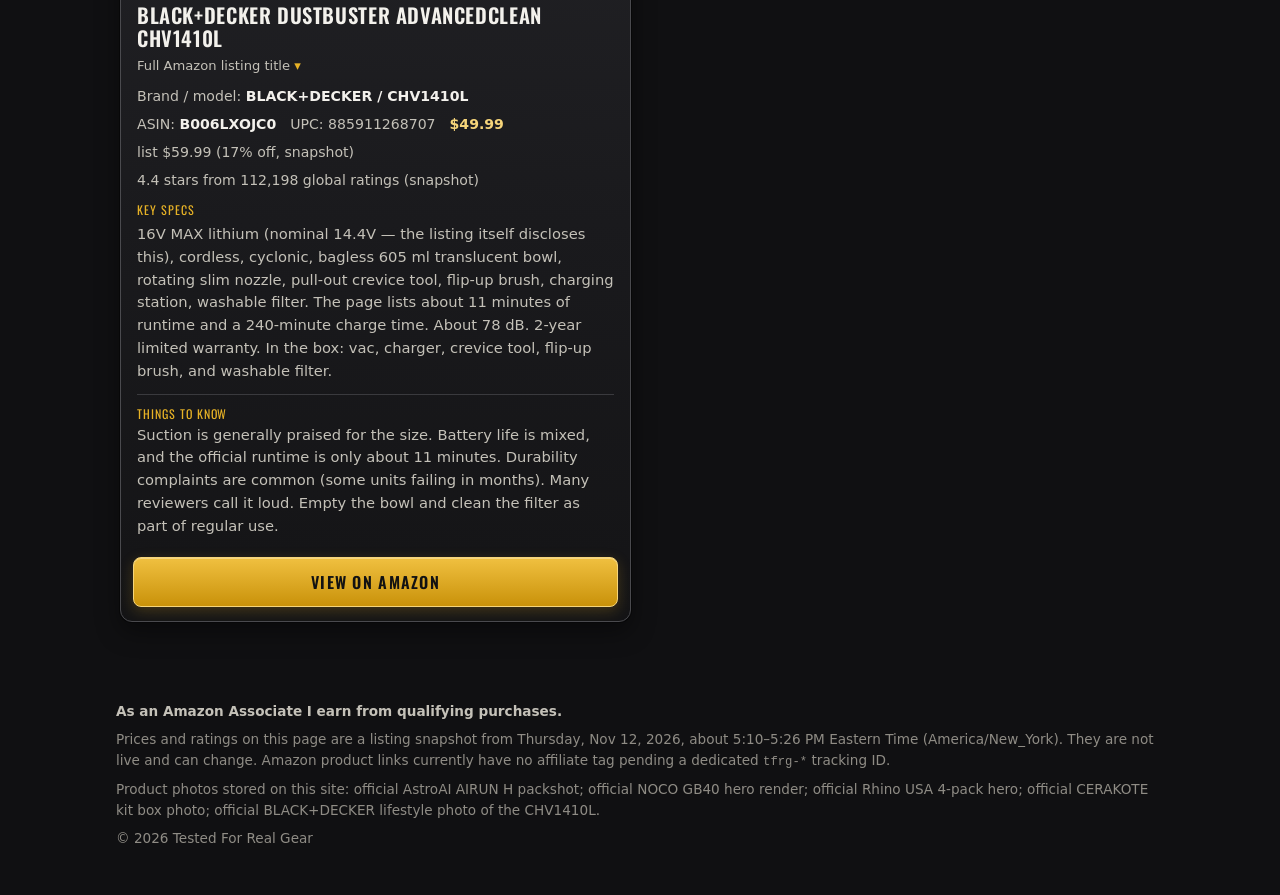
==== commit 312cc4e8: "Inline display images so the hub can go live on GitHub Pages" ====
--- a/index.html
+++ b/index.html
@@ -19,10 +19,10 @@
   <meta name="twitter:title" content="Tested For Real Gear">
   <meta name="twitter:description" content="Trending products, shown for real.">
   <meta name="twitter:image" content="https://garagesurvivalguide-jpg.github.io/tfrg-hub/assets/brand/og-banner.jpg">
-  <link rel="icon" href="assets/brand/favicon.ico" sizes="any">
-  <link rel="icon" type="image/png" sizes="32x32" href="assets/brand/favicon-32.png">
-  <link rel="icon" type="image/png" sizes="48x48" href="assets/brand/favicon-48.png">
-  <link rel="apple-touch-icon" href="assets/brand/apple-touch-icon.png">
+  <link rel="icon" href="[data-uri]" sizes="any">
+  <link rel="icon" type="image/png" sizes="32x32" href="[data-uri]">
+  <link rel="icon" type="image/png" sizes="48x48" href="[data-uri]">
+  <link rel="apple-touch-icon" href="[data-uri]">
   <link rel="preconnect" href="https://fonts.googleapis.com">
   <link rel="preconnect" href="https://fonts.gstatic.com" crossorigin>
   <link href="https://fonts.googleapis.com/css2?family=Oswald:wght@400;500;600;700&amp;display=swap" rel="stylesheet">
@@ -42,7 +42,7 @@
   <a class="skip" href="#products">Skip to products</a>
 
   <header class="brandbar">
-    <img src="assets/brand/emblem-320.jpg" width="72" height="72" alt="Tested For Real emblem">
+    <img src="[data-uri]" width="72" height="72" alt="Tested For Real emblem">
     <div class="titles">
       <h1>Tested For Real <span class="gear">Gear</span></h1>
     </div>
@@ -50,9 +50,9 @@
 
   <div class="hero">
     <picture>
-      <source type="image/webp" srcset="assets/brand/hero-banner-1200.webp" media="(max-width: 1200px)">
-      <source type="image/webp" srcset="assets/brand/hero-banner.webp">
-      <img src="assets/tfrg_banner_facebook_1640x624.jpg" width="1640" height="624" alt="Tested For Real Gear">
+      <source type="image/webp" srcset="[data-uri]" media="(max-width: 1200px)">
+      <source type="image/webp" srcset="[data-uri]